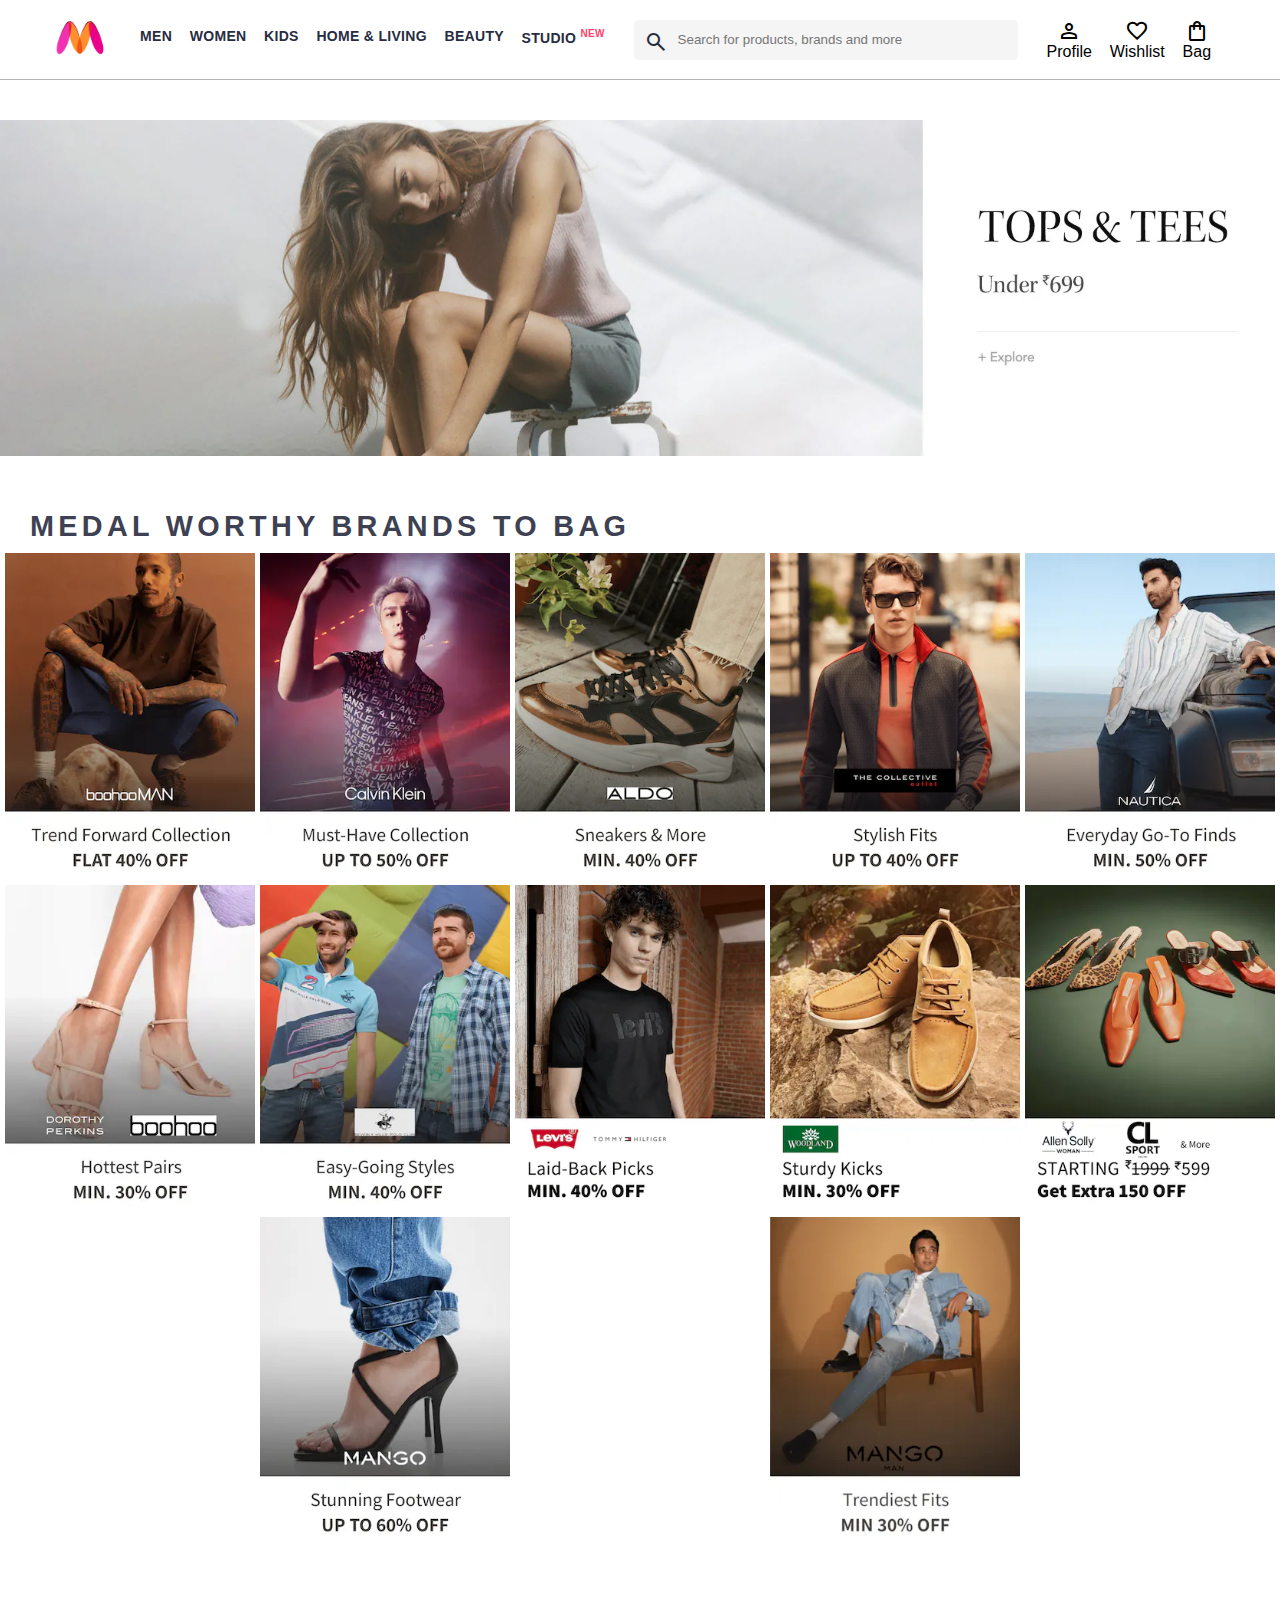
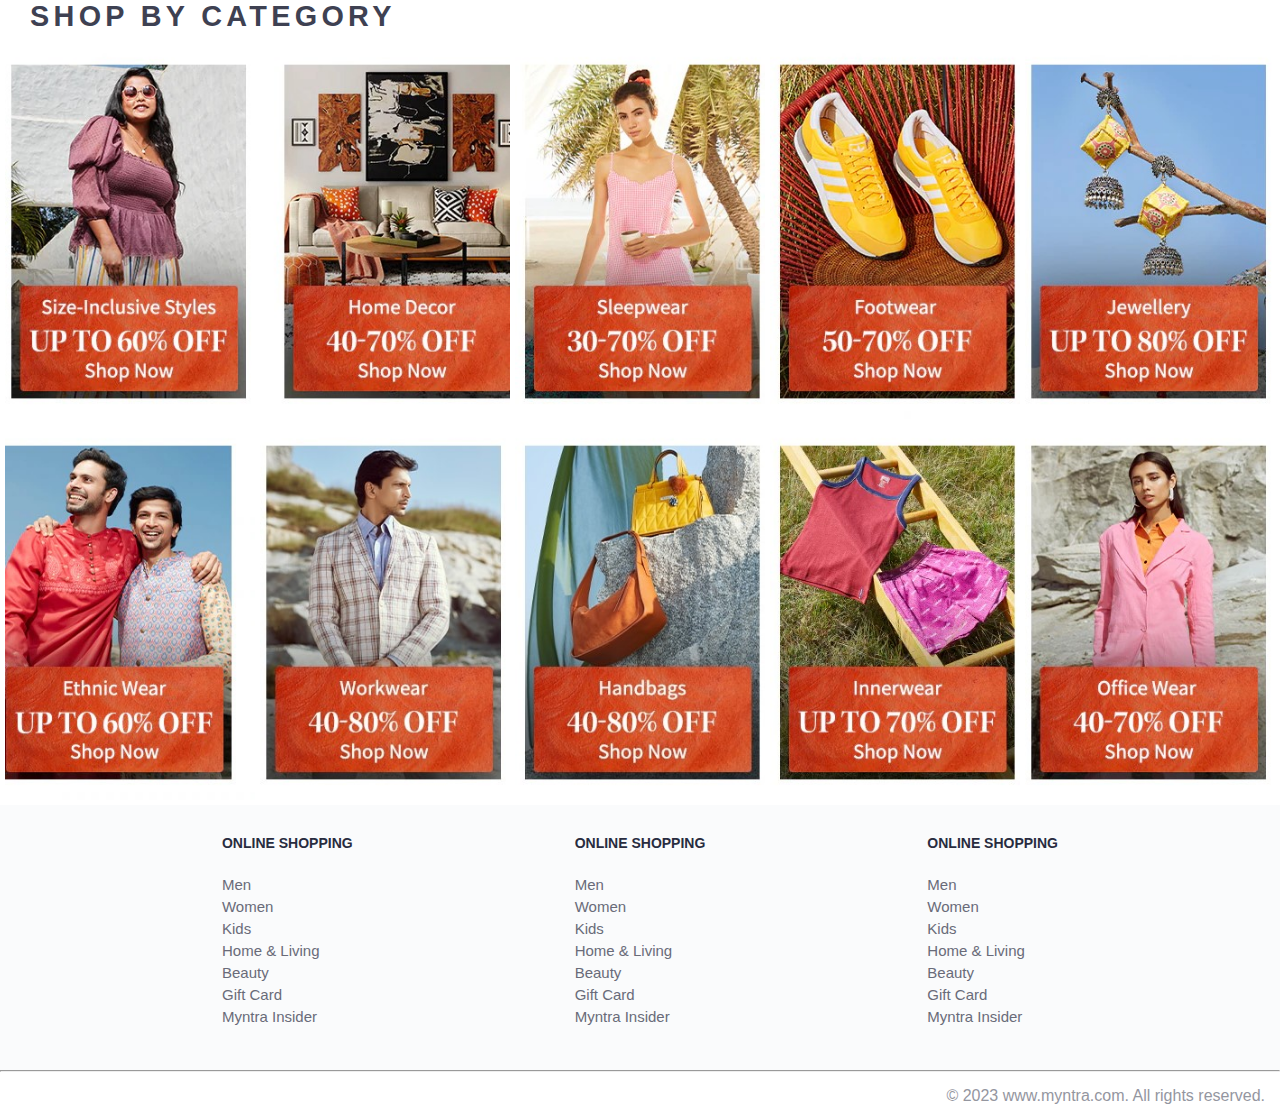
==== Myntra clone/index.html @ 0c80e224 "Add files via upload" ====
<!DOCTYPE html>
<html lang="en">
<head>
    <title>Myntra Clone</title>
    <link rel="stylesheet" href="index.css">
    <link rel="stylesheet" href="https://fonts.googleapis.com/css2?family=Material+Symbols+Outlined:opsz,wght,FILL,GRAD@20..48,100..700,0..1,-50..200" />
</head>
<body>
    <header>
        <div class="logo_container">
            <a href="#"><img class="myntra_home" src="images/myntra_logo.webp" alt="Myntra Home"></a>
        </div>
        <nav class="nav_bar">
            <a href="#">Men</a>
            <a href="#">Women</a>
            <a href="#">Kids</a>
            <a href="#">Home & Living</a>
            <a href="#">Beauty</a>
            <a href="#">Studio <sup>New</sup></a>
        </nav>
        <div class="search_bar">
            <span class="material-symbols-outlined search_icon">search</span>
            <input class="search_input" placeholder="Search for products, brands and more">
        </div>
        <div class="action_bar">
            <div class="action_container">
                <span class="material-symbols-outlined action_icon">person</span>
                <span class="action_name">Profile</span>
            </div>

            <div class="action_container">
                <span class="material-symbols-outlined action_icon">favorite</span>
                <span class="action_name">Wishlist</span>
            </div>

            <div class="action_container">
                <span class="material-symbols-outlined action_icon">shopping_bag</span>
                <span class="action_name">Bag</span>
            </div>
        </div>
    </header>
    <main>
        <div class="banner_container">
            <img class="banner_image" src="images/banner.jpg" alt="Main Banner">
        </div>
        <div class="category_heading">MEDAL WORTHY BRANDS TO BAG</div>
        <div class="category_items">
            <a href="#"><img class="sale_item" src="images/offers/1.png"></a>
            <a href="#"><img class="sale_item" src="images/offers/2.png"></a>
            <a href="#"><img class="sale_item" src="images/offers/3.png"></a>
            <a href="#"><img class="sale_item" src="images/offers/4.png"></a>
            <a href="#"><img class="sale_item" src="images/offers/5.png"></a>
            <a href="#"><img class="sale_item" src="images/offers/6.png"></a>
            <a href="#"><img class="sale_item" src="images/offers/7.png"></a>
            <a href="#"><img class="sale_item" src="images/offers/8.png"></a>
            <a href="#"><img class="sale_item" src="images/offers/9.png"></a>
            <a href="#"><img class="sale_item" src="images/offers/10.png"></a>
            <a href="#"><img class="sale_item" src="images/offers/11.png"></a>
            <a href="#"><img class="sale_item" src="images/offers/12.png"></a>
        </div>

        <div class="category_heading">SHOP BY CATEGORY</div>
        <div class="category_items">
            <a href="#"><img class="sale_item" src="images/categories/1.jpg"></a>
            <a href="#"><img class="sale_item" src="images/categories/2.jpg"></a>
            <a href="#"><img class="sale_item" src="images/categories/3.jpg"></a>
            <a href="#"><img class="sale_item" src="images/categories/4.jpg"></a>
            <a href="#"><img class="sale_item" src="images/categories/5.jpg"></a>
            <a href="#"><img class="sale_item" src="images/categories/6.jpg"></a>
            <a href="#"><img class="sale_item" src="images/categories/7.jpg"></a>
            <a href="#"><img class="sale_item" src="images/categories/8.jpg"></a>
            <a href="#"><img class="sale_item" src="images/categories/9.jpg"></a>
            <a href="#"><img class="sale_item" src="images/categories/10.jpg"></a>
        </div>
    </main>
    <footer>
        <div class="footer_container">
            <div class="footer_column">
                <h3>ONLINE SHOPPING</h3>

                <a href="#">Men</a>
                <a href="#">Women</a>
                <a href="#">Kids</a>
                <a href="#">Home & Living</a>
                <a href="#">Beauty</a>
                <a href="#">Gift Card</a>
                <a href="#">Myntra Insider</a>
            </div>

            <div class="footer_column">
                <h3>ONLINE SHOPPING</h3>

                <a href="#">Men</a>
                <a href="#">Women</a>
                <a href="#">Kids</a>
                <a href="#">Home & Living</a>
                <a href="#">Beauty</a>
                <a href="#">Gift Card</a>
                <a href="#">Myntra Insider</a>
            </div>

            <div class="footer_column">
                <h3>ONLINE SHOPPING</h3>

                <a href="#">Men</a>
                <a href="#">Women</a>
                <a href="#">Kids</a>
                <a href="#">Home & Living</a>
                <a href="#">Beauty</a>
                <a href="#">Gift Card</a>
                <a href="#">Myntra Insider</a>
            </div>
        </div>
        <hr>

        <div class="copyright">
            © 2023 www.myntra.com. All rights reserved.
        </div>
    </footer>
</body>
</html>
---- Myntra clone/index.css ----
* {
    margin: 0;
    padding: 0;
    font-family: Assistant,-apple-system,BlinkMacSystemFont,Segoe UI,Roboto,Helvetica,Arial,sans-serif;
    box-sizing: border-box;
}
header {
    display: flex;
    background-color: #ffffff;
    height: 80px;
    justify-content: space-between;
    align-items: center;
    border-bottom: 1px solid #b6b1b1;
}
.myntra_home {
    height: 45px;
}
.logo_container {
    margin-left: 4%;
}
.action_bar {
    margin-right: 4%;
}
.nav_bar {
    display: flex;
    min-width: 500px;
    justify-content: space-evenly;
}
.nav_bar a {
    font-size: 14px;
    letter-spacing: .3px;
    color: #282c3f;
    font-weight: 700;
    text-transform: uppercase;
    text-decoration: none;
    padding: 28px 0;
    border-bottom: 5px solid #ffffff;
}
.nav_bar a:hover {
    border-bottom: 4px solid #f54e77;
}

.nav_bar a sup {
    color: #ff3f6c;
    font-size: 10px;
}

.search_bar {
    height: 40px;
    min-width: 200px;
    width: 30%;
    display: flex;
    align-items: center;
}
.search_icon {
    box-sizing: content-box;
    height: 20px;
    padding: 10px;

    background-color: #f5f5f6;
    color: #282c3f;
    font-weight: 300;
    border-radius: 4px 0 0 4px;
}
.search_input {
    color: #696e79;
    background-color: #f5f5f6;
    flex-grow: 1;
    height: 40px;
    border: 0;
    border-radius: 0 4px 4px 0;
}

.action_bar {
    display: flex;
    min-width: 200px;
    justify-content: space-evenly;
}

.action_container {
    display: flex;
    flex-direction: column;
    align-items: center;
}

/* Main section */
.banner_container {
    margin: 40px 0;
}
.banner_image {
    width: 100%;
}

.category_heading {
    text-transform: uppercase;
    color: #3e4152;
    letter-spacing: .15em;
    font-size: 1.8em;
    margin: 50px 0 10px 30px;
    max-height: 5em;
    font-weight: 700;
}

.category_items {
    display: flex;
    flex-wrap: wrap;
    justify-content: space-evenly;
}

.sale_item {
    width: 250px;
}

.footer_container {
    padding: 30px 0px 40px 0px;
    background: #FAFBFC;
    display: flex;
    justify-content: space-evenly;
}

.footer_column {
    display: flex;
    flex-direction: column;
}

.footer_column h3 {
    color: #282c3f;
    font-size: 14px;
    margin-bottom: 25px;
}

.footer_column a {
    color: #696b79;
    font-size: 15px;
    text-decoration: none;
    padding-bottom: 5px;
}

.copyright {
    color: #94969f;
    text-align: end;
    padding: 15px;
}
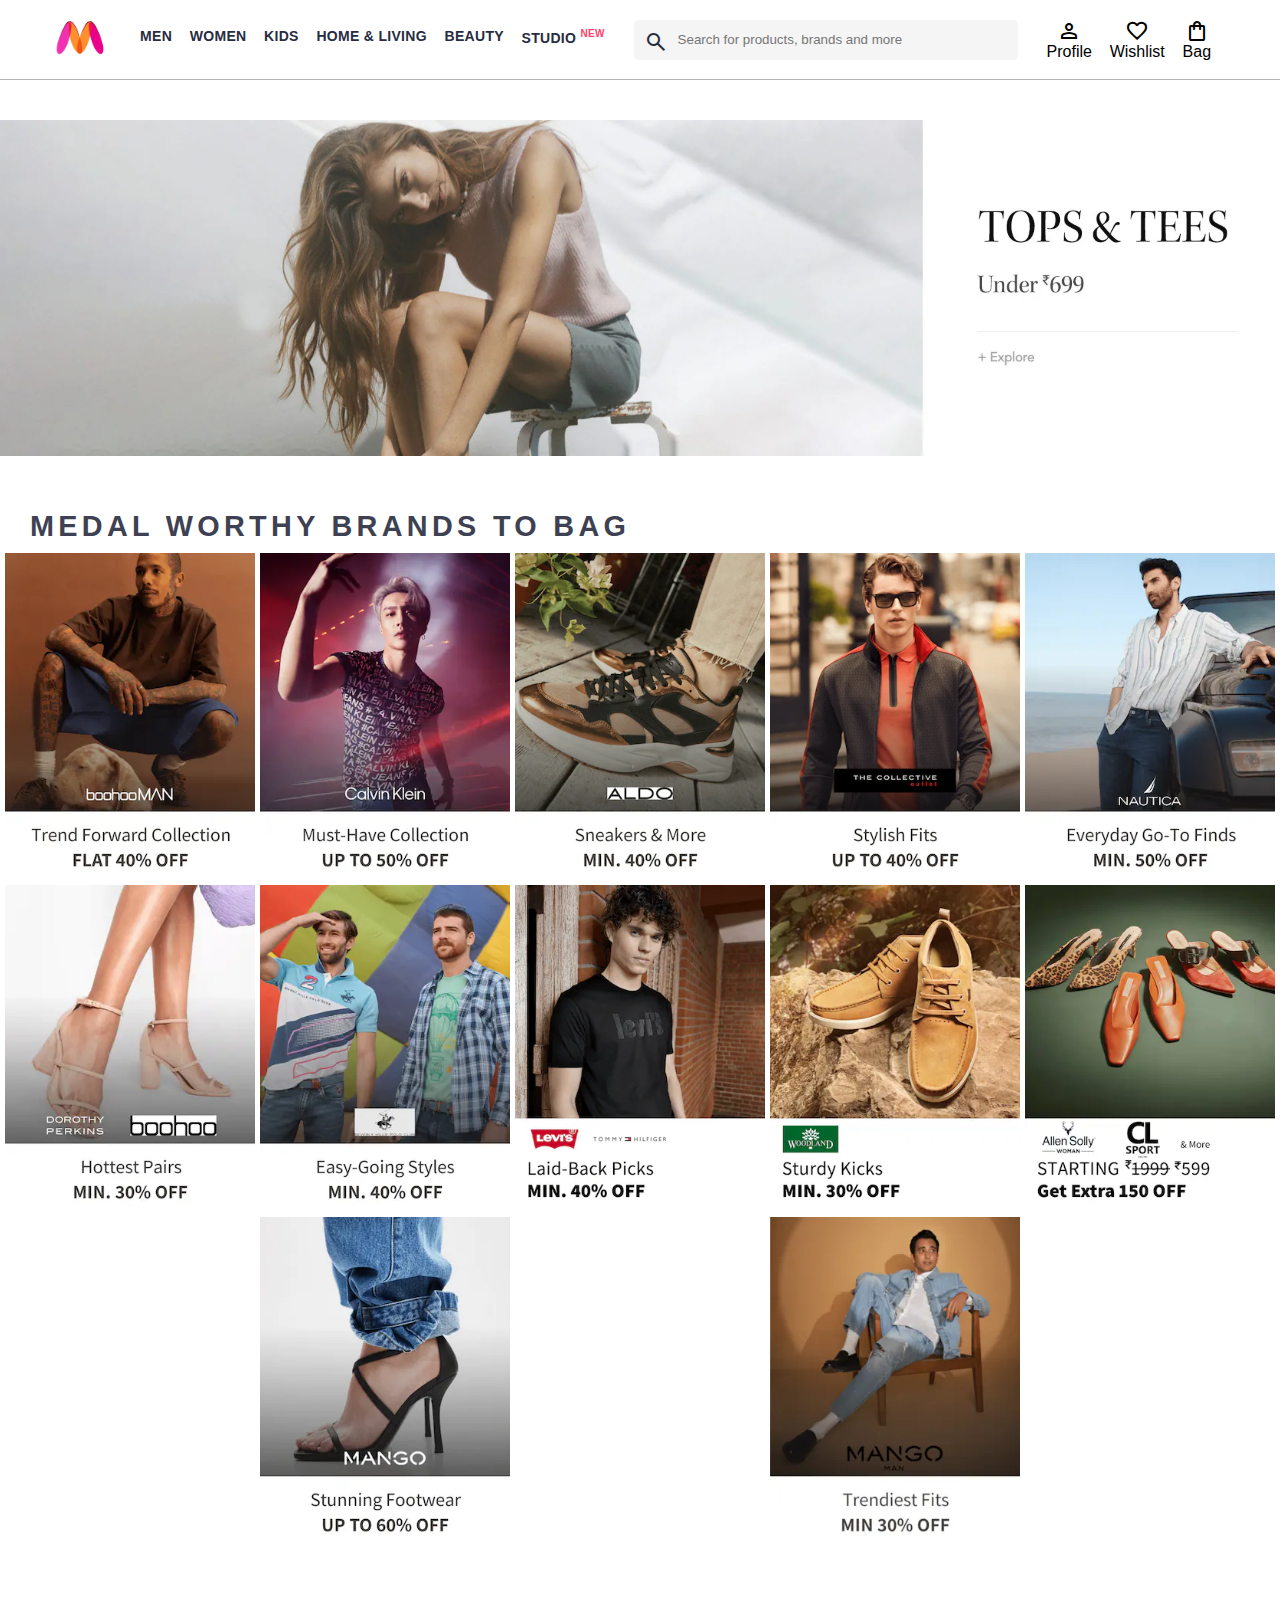
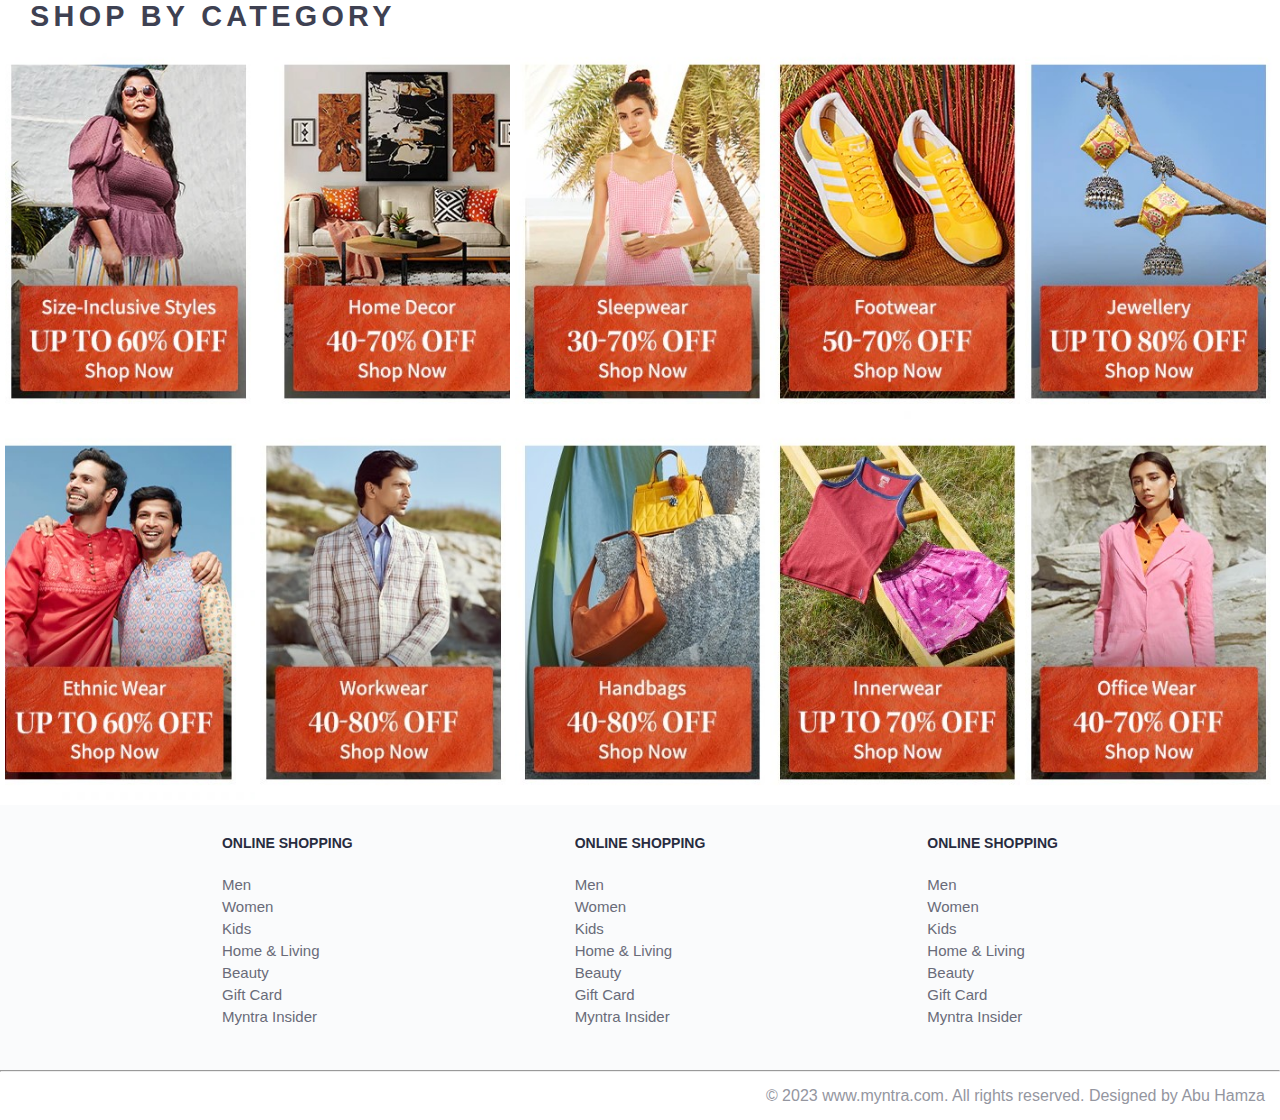
==== commit 3f1edeea: "Update index.html" ====
--- a/Myntra clone/index.html
+++ b/Myntra clone/index.html
@@ -115,7 +115,8 @@
 
         <div class="copyright">
             © 2023 www.myntra.com. All rights reserved.
+            Designed by Abu Hamza
         </div>
     </footer>
 </body>
-</html>+</html>
